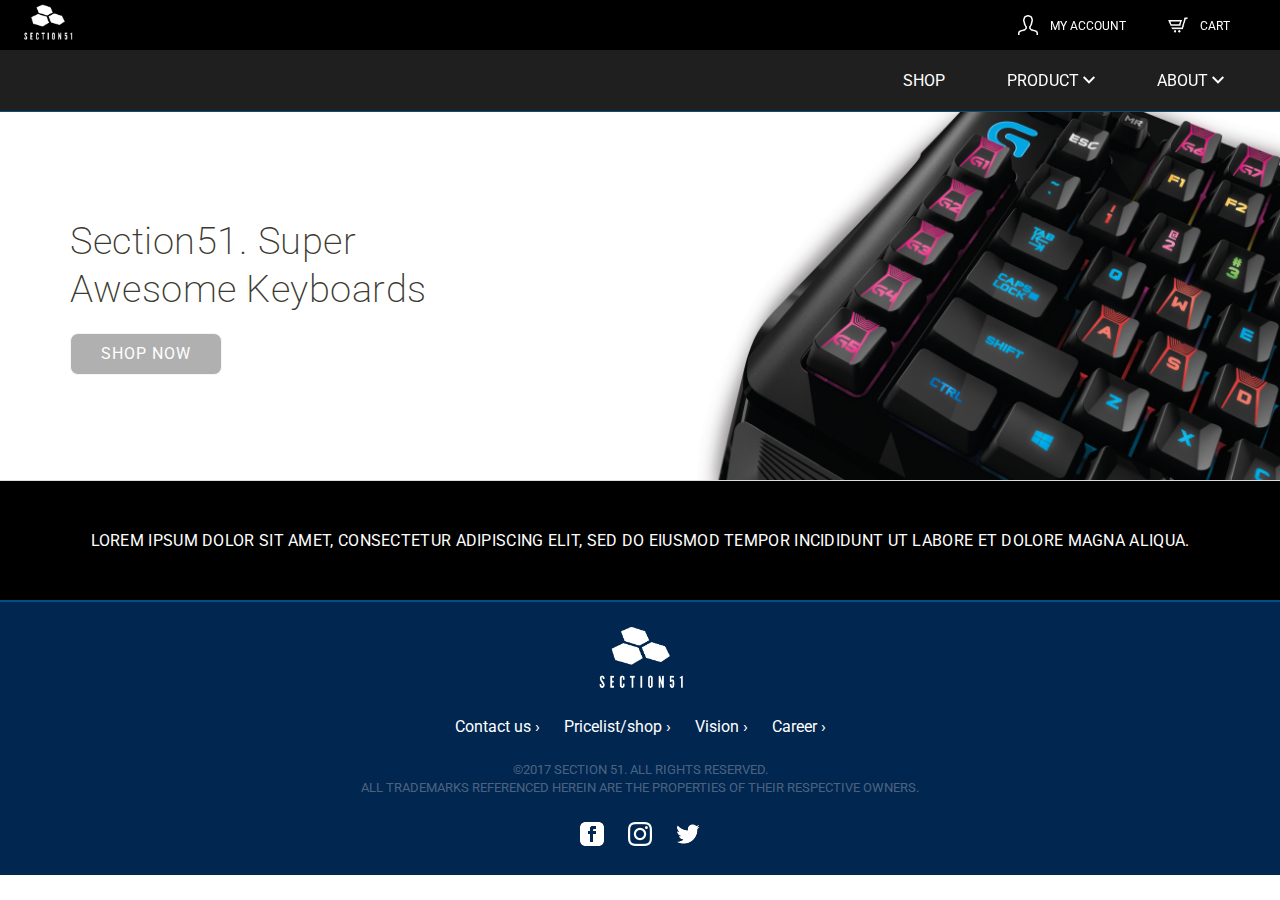
==== index.html @ 2fb58485 "Merge branch 'master' into aelternate" ====
<!DOCTYPE html>
<html>

<head>
  <meta charset="utf-8">
  <meta name="viewport" content="width=device-width">
  <meta name="description" content="">
  <meta name="keywords" content="">
  <meta name="author" content="Team Section">
  <title>Nav section</title>
  <link rel="stylesheet" type="text/css" href="./css/headstyle.css">
  <link rel="stylesheet" type="text/css" href="./css/mainDB.css">
  <link rel="stylesheet" type="text/css" href="./css/footer.css">
  <link href="https://fonts.googleapis.com/css?family=Roboto" rel="stylesheet">
</head>

<body>
  <!-- Nav and header -->
  <header>
    <div class="head-container">
      <div class="head-wrapper">

        <ul class="left-header">
          <li>
            <a class="home-link" href="#">
              <!--home button -->
              <img  src="img/logowhite.png">
            </a>

          </li>
        </ul>
        <ul class="right-header">
          <li>
            <a class="account-link" href="index.html">
              <!--user button -->
              <img class="headerIcons" src="img/userwhite.png">
              <span class="a-text">My account</span>
            </a>
          </li>
          <li>
            <a class="account-link" href="#">
              <!--shopping cart button -->
              <img class="headerIcons" src="img/cartwhite.png">
              <span class="a-text">cart</span>
            </a>
          </li>
        </ul>
      </div>
    </div>

  </header>

  <nav>
    <div>
      <ul class="navigation">
        <li>shop</li>
        <li>
          <div tabindex="0" class="onclick-menu-product">
            <ul class="onclick-menu-content">
             <a href="iproduct.html"> <li>The<span style="color:#1F1F1F;">_</span>ARK</li></a>
              <a href="nproduct.html"><li>ASCEND</li></a>
            </ul>
          </div>
        </li>
        <li>
          <div tabindex="0" class="onclick-menu">
            <ul class="onclick-menu-content">
             <a href="about.html#direct-contact"> <li>contact</li></a>
              <a href="company.html"><li>Vision</li></a>
              <a href="about.html"><li>staff</li></a>
            </ul>
          </div>
        </li>
      </ul>
    </div>
  </nav>
  <!-- Nav and header END -->


  <!-- Main -->
  <section class="sectionstyle">
    <div class="mainBox">
      <div class="overlayBox loadfade">
        <div class="overlayBox2">
          <div class="overlayInnerBox">
            <div class="inner">
              <p class="mainTextStyle">Section51. Super Awesome Keyboards</p>
              <p class="show51">Section51 </p>
              <a class="button" href="#länk till shoppen" title="shop now">Shop Now</a>
            </div>
          </div>
        </div>
      </div>
      <div class="imgBox"><img src="img\mainpicture.jpg">
      </div>
    </div>
  </section>

  <section class="barStyle">
    <div class="wrap">
      <span class="barText">Lorem ipsum dolor sit amet, consectetur adipiscing elit, sed do eiusmod tempor incididunt ut labore et dolore magna aliqua.
      </span>
    </div>
  </section>

  <!-- Main END...-->

  <!-- Footer start -->
  <footer class="footerBox">
    <div class="logoContainer">
      <a href="#" class="logofoot">
        <img src="img/logowhite.png">
      </a>
    </div>

    <div class="containerfoot">
      <ul class="footerlinks">
        <li><a href="about.html#direct-contact">Contact us</a></li>
        <li><a href="#">Pricelist/shop</a></li>
        <li><a href="company.html">Vision</a></li>
        <li><a href="#">Career</a></li>
      </ul>
    </div>

    <div class="containerfootcopy">
      <div class="footer-copyright">©2017 SECTION 51. ALL RIGHTS RESERVED.
      </div>
    </div>

    <div class="containerfootcopy">
      <div class="footer-trademark">All trademarks referenced herein are the properties of their respective owners.
      </div>
    </div>

    <div class="containerfoot">
      <ul class="footerlinks">
        <li><a href="#"><img src="img\facebook.png" ></a></li>
        <li><a href="#"><img src="img\insta.png"></a></li>
        <li><a href="#"><img src="img\twitter.png"></a></li>
      </ul>
    </div>
  </footer>

  <!-- Footer start END... -->


</body>

</html>
---- css/headstyle.css ----
* {
    margin: 0;
    padding: 0;
    border: 0;
    -webkit-transition: all 0.3s ease-out;
    transition-delay: initial;
  }

  .right-header a:visited {
    color: #FFFFFF;
  }

  .right-header a:link {
    text-decoration: none;
    color: #FFFFFF;
  }

  /* Headerstyle.. */

  header {
    height: 50px;
    position: relative;
    background-color: #000000;
    color: #FFFFFF;
  }

  .head-container {
    height: 100%;
    padding-left: 0px;
    padding-right: 30px;
    /*  max-width: 1280px; */
    display: block;
  }

  .head-wrapper {
    position: relative;
    height: 100%;
    display: block;
  }

  .left-header {
    position: absolute;
    list-style: none;
    left: 0;
    height: 100%;
  }

  .right-header {
    position: absolute;
    font-family: 'Roboto';
    text-transform: uppercase;
    font-size: 10px;
    list-style: none;
    right: 0;
    height: 100%;
  }

  .right-header li {
    display: inline-block;
    position: relative;
    height: 100%;
    list-style: none;
    line-height: 20px;
  }

  .account-link {
    padding: 15px 20px;
    line-height: 25px;
    display: inline-block;
  }

  .home-link {
    padding: 2px 20px;
    display: inline-block;
  }

  .a-text {
    font-size: 120%;
    padding-left: 10px;
    display: inline-block;
    text-decoration: none;
    bottom: 5px;
  }

  .headerIcons, .a-text {
    position: relative;
    opacity: 1;
    transition: .3s ease;
    backface-visibility: hidden;
  }

  header li:hover .headerIcons, header li:hover .a-text {
    opacity: 0.3;
  }

  .account-link img {
    height: 20px;
    position: relative;
  }

  .home-link img {
    height: 40px;
    position: relative;

  }

  /* Headerstyle and stuff END...*/

  /* navigation style and flex box */

  .navigation {
    /*  border-top: 1px solid #005085; */
    border-bottom: 1px solid #005085;
    list-style-type: none;
    padding: 5px 25px;
    margin: 0;
    background: #1F1F1F;
    display: -webkit-box;
    display: -moz-box;
    display: -ms-flexbox;
    display: -webkit-flex;
    display: flex;
    -webkit-flex-flow: row wrap;
    justify-content: flex-end;
    text-transform: uppercase;
  }

  .navigation li {
    position: relative;
    display: block;
    padding: 1em;
    margin-right: 15px;
    margin-left: 15px;
    color: #FFFFFF;
    font-family: 'Roboto';
  }

  .navigation li:hover {
    /*background: #6F6F6F;*/
    cursor: pointer;
  }


  @media all and (max-width: 800px) {
    .navigation {
      justify-content: space-around;
    }
  }

  @media all and (max-width: 600px) {
    .navigation {
      -webkit-flex-flow: column wrap;
      flex-flow: column wrap;
      padding: 0;
    }
    .navigation li {
      text-align: center;
      padding: 10px;
      border-top: 1px solid rgba(255, 255, 255, 0.3);
      border-bottom: 1px solid rgba(0, 0, 0, 0.1);
    }
    .navigation:last-of-type li {
      border-bottom: none;
    }
    .a-text {
      display: none;
    }
  }

  @media screen
  and (device-width: 360px)
  and (device-height: 640px)
  and (-webkit-device-pixel-ratio: 3)
  and (orientation: portrait) {
    .navigation {
      -webkit-flex-flow: column wrap;
      flex-flow: column wrap;
      padding: 0;
    }
    .navigation li {
      text-align: center;
      padding: 10px;
      border-top: 1px solid rgba(255, 255, 255, 0.3);
      border-bottom: 1px solid rgba(0, 0, 0, 0.1);
    }
    .navigation:last-of-type li {
      border-bottom: none;
    }
    .a-text {
      display: none;
    }

}

  /* navigation style and flex box END */

  /* Text hover underline effect */

  .navigation li:after {
    content: '';
    position: absolute;
    left: 0;
    display: inline-block;
    height: 1em;
    width: 100%;
    border-bottom: 1px solid #B86F15;
    margin-top: 10px;
    opacity: 0;
    -webkit-transition: opacity 0.35s, -webkit-transform 0.35s;
    transition: opacity 0.35s, transform 0.35s;
    -webkit-transform: scale(0, 1);
    transform: scale(0, 1);
  }

  .navigation li:hover:after {
    opacity: 1;
    -webkit-transform: scale(1);
    transform: scale(1);
  }

  /* Text hover underline effect END... */

  /* Click-dropdown menu är hämtad från https://koen.kivits.com/articles/pure-css-menu/#cons
*
*/

  .onclick-menu, .onclick-menu-product {
    position: relative;
    display: inline-block;
  }

  .onclick-menu:before {
    content: "about " url("../img/arrowdown.png");
  }

  .onclick-menu-product:before {
    content: "Product " url("../img/arrowdown.png");
  }

  .onclick-menu:focus, .onclick-menu-product:focus {

    /* clicking on label should toggle the menu */
    pointer-events: none;
    outline: none;

  }

  .onclick-menu:focus .onclick-menu-content, .onclick-menu-product:focus .onclick-menu-content {

    /*  opacity is 1 in opened state (see below) */
    opacity: 1;
    visibility: visible;
    /* don't let pointer-events affect descendant elements */
    pointer-events: auto;
  }

  .onclick-menu-content {
    position: absolute;
    z-index: 1;
    background: #1F1F1F;
    box-shadow: 10px 10px 5px rgba(0, 0, 0, 0.8);
    right: 0px;
    margin-top: 5px;
    border-radius: 2px;
    /* use opacity to fake immediate toggle */
    opacity: 0;
    visibility: hidden;
    transition: visibility 0.5s;
    white-space: normal;
  }
---- css/mainDB.css ----
* {
  margin: 0;
  padding: 0;
  border: 0;
  -webkit-transition: all 0.3s ease-out;
  transition-delay: initial;
}

div, span, p {
  margin: 0;
  padding: 0;
  border: 0;
  font-size: 100%;
  vertical-align: baseline;
}

.mainBox {
  display: flex;
}

.mainBox>div {
  flex: 1 1 auto;
}

.imgBox {
  width: 50%;
  height: auto;
}

.imgBox img {
  width: 50%;
  height: auto;
  display: block;
  float: right;
}

.overlayBox {
  position: absolute;
  height: 100%;
  width: 50%%;
  top: 0;
  left: 70px;
}

.overlayBox2 {
  display: table;
  width: 70%;
  height: 100%;
  margin: 0;
  padding: 0;
  border: 0;
}

.overlayInnerBox {
  display: table-cell;
  vertical-align: middle;
}

.inner {
  max-width: 600px;
  margin: 0 auto;
}

.mainTextStyle {
  text-align: left;
  font-family: 'Roboto';
  color: #3b3a30;
  font-size: 38px;
  line-height: 48px;
  font-weight: 200;
  letter-spacing: 0.5px;
}

.show51 {
  display: none;
  text-align: left;
  font-family: 'Roboto';
  color: #3b3a30;
  font-size: 22px;
  line-height: 32px;
  font-weight: 200;
  letter-spacing: 0.5px;
}

.loadfade {
  opacity: 1;
}

section {
  background-color: white;
  margin: 0;
  padding: 0;
  border: 0;
  font-size: 100%;
  vertical-align: baseline;
}

.sectionstyle {
  position: relative;
  border-bottom: solid 1px #dddddd;
}

.button {
  border: 1px solid #F5F5F5;
  border-radius: 8px;
  background-color: #B0B0B0;
  display: inline-block;
  padding: 0 30px;
  margin: 20px 0 0;
  height: 40px;
  text-transform: uppercase;
  letter-spacing: 1px;
  text-decoration: none;
  cursor: pointer;
  line-height: 40px;
  font-family: 'Roboto';
}

a.button {
  color: #FFFFFF;
}

/* Hover effekt över knappar och länkar */

.button:hover {
  opacity: 0.5;
  transition: .3s ease;
  backface-visibility: hidden;
  background-color: white;
  color: black;
}

.button:hover {
  opacity: 0.3;
}

/* Hover effekt över knappar och länkar END... */

@media only screen and (max-width: 1024px) {
  .mainTextStyle {
    font-size: 32px;
    line-height: 42px;
  }
}

@media only screen and (max-width: 700px) {
  .mainTextStyle {
    font-size: 28px;
    line-height: 38px;
  }
}

@media only screen and (max-width: 610px) {
  .mainTextStyle {
    font-size: 24px;
    line-height: 34px;
  }
}

@media only screen and (max-width: 540px) {
  .mainTextStyle {
    font-size: 18px;
    line-height: 24px;
    font-weight: 700px;
  }
}

@media only screen and (max-width: 450px) {
  .mainTextStyle {
    display: none;
  }
  .show51 {
    display: inline-block;
  }
}

@media only screen and (max-width: 400px) {
  a.button {
    display: none;
  }

}

@media only screen and (max-width: 300px) {
  .mainTextStyle {
    display: none;
  }
  .show51 {
    display: none;
  }
}


/* Bar style */

.barStyle {
  padding: 50px 30px;
  background-color: #000000;
  display: block;
  letter-spacing: 0.3px;
  border-bottom: solid 2px #005085;
}

.wrap {
  text-align: center;
  text-transform: uppercase;
  color: #FFFFFF;
  font-family: 'Roboto';
  font-weight: 400;
}
---- css/footer.css ----
.footerlinks a:visited, a:link {
  text-decoration: none;
  color: #FFFFFF;
}

/* hover effekt över länkar */

.footerlinks>li>a:hover {
  opacity: 0.5;
  transition: .3s ease;
  backface-visibility: hidden;
}

.footerlinks>li>a:hover {
  opacity: 0.3;
}

/* hover effekt över länkar END... */

.footerBox {
  position: relative;
  display: block;
  background-color: #012650;
  margin: 0 auto;
  /*#161618;*/
}

.containerfoot {
  padding: 25px 0 25px;
  position: relative;
  margin-left: auto;
  margin-right: auto;
  max-width: 39em;
  text-align: center;
  display: flex;
  justify-content: center;
}

.footerBox .containerfoot:nth-child(2)>ul>li>a::after {
  content: "  \203A";
}

footer>div>ul>li>a {
  font-family: 'Roboto';
}

.footerlinks>li {
  display: inline-block;
  padding-left: 10px;
  padding-right: 10px;
}

.footer-copyright {
  font-size: 13px;
  font-family: 'Roboto';
  line-height: 1.4;
  color: rgba(255, 255, 255, 0.3);
  text-transform: uppercase;
  display: block;
}

.footer-trademark {
  font-size: 13px;
  font-family: 'Roboto';
  line-height: 1.4;
  color: rgba(255, 255, 255, 0.3);
  text-transform: uppercase;
  display: block;
}

.containerfootcopy {
  position: relative;
  margin-left: auto;
  margin-right: auto;
  max-width: 39em;
  text-align: center;
}


.logoContainer {
  padding-top: 20px;
  position: relative;
  margin-left: auto;
  margin-right: auto;
  max-width: 39em;
  text-align: center;
  display: flex;
  justify-content: center;
}

.logoContainer img {
  height: 70px;
  display: block;
}
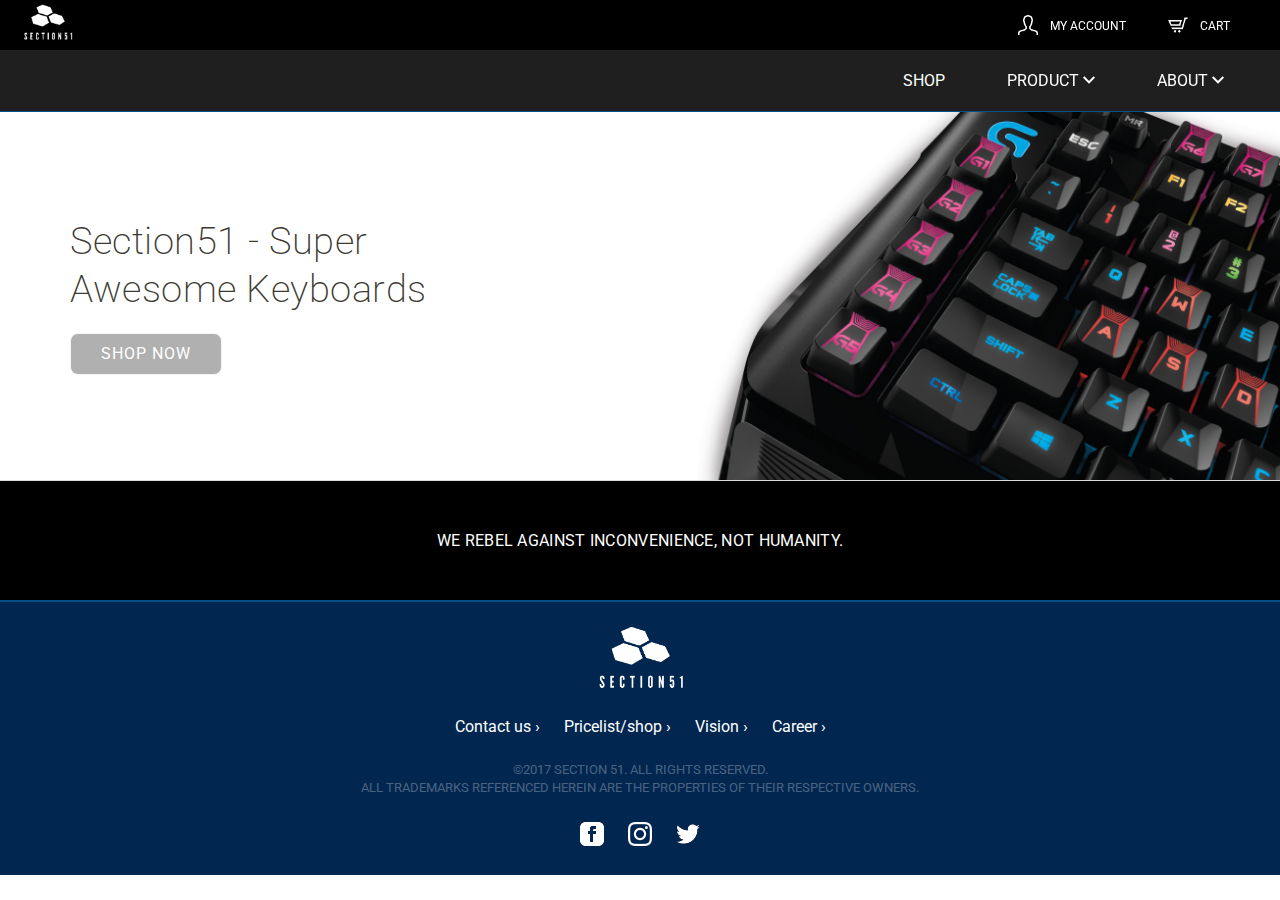
==== commit eab475d9: "Update index.html" ====
--- a/index.html
+++ b/index.html
@@ -7,7 +7,7 @@
   <meta name="description" content="">
   <meta name="keywords" content="">
   <meta name="author" content="Team Section">
-  <title>Nav section</title>
+  <title>Section 51 - Home Page</title>
   <link rel="stylesheet" type="text/css" href="./css/headstyle.css">
   <link rel="stylesheet" type="text/css" href="./css/mainDB.css">
   <link rel="stylesheet" type="text/css" href="./css/footer.css">
@@ -38,7 +38,7 @@
             </a>
           </li>
           <li>
-            <a class="account-link" href="#">
+            <a class="account-link" href="SectionCart.html">
               <!--shopping cart button -->
               <img class="headerIcons" src="img/cartwhite.png">
               <span class="a-text">cart</span>
@@ -53,12 +53,13 @@
   <nav>
     <div>
       <ul class="navigation">
-        <li>shop</li>
+        <li><a href="webshop4.html">shop</a></li>
         <li>
           <div tabindex="0" class="onclick-menu-product">
             <ul class="onclick-menu-content">
              <a href="iproduct.html"> <li>The<span style="color:#1F1F1F;">_</span>ARK</li></a>
-              <a href="nproduct.html"><li>ASCEND</li></a>
+             <a href="nproduct.html"><li>Diver</li></a>
+             <a href="aproduct.html"><li>Ascend</li></a>
             </ul>
           </div>
         </li>
@@ -84,9 +85,9 @@
         <div class="overlayBox2">
           <div class="overlayInnerBox">
             <div class="inner">
-              <p class="mainTextStyle">Section51. Super Awesome Keyboards</p>
+              <p class="mainTextStyle">Section51 - Super Awesome Keyboards</p>
               <p class="show51">Section51 </p>
-              <a class="button" href="#länk till shoppen" title="shop now">Shop Now</a>
+              <a class="button" href="webshop4.html" title="shop now">Shop Now</a>
             </div>
           </div>
         </div>
@@ -98,7 +99,7 @@
 
   <section class="barStyle">
     <div class="wrap">
-      <span class="barText">Lorem ipsum dolor sit amet, consectetur adipiscing elit, sed do eiusmod tempor incididunt ut labore et dolore magna aliqua.
+      <span class="barText"> We rebel against inconvenience, not humanity.
       </span>
     </div>
   </section>
